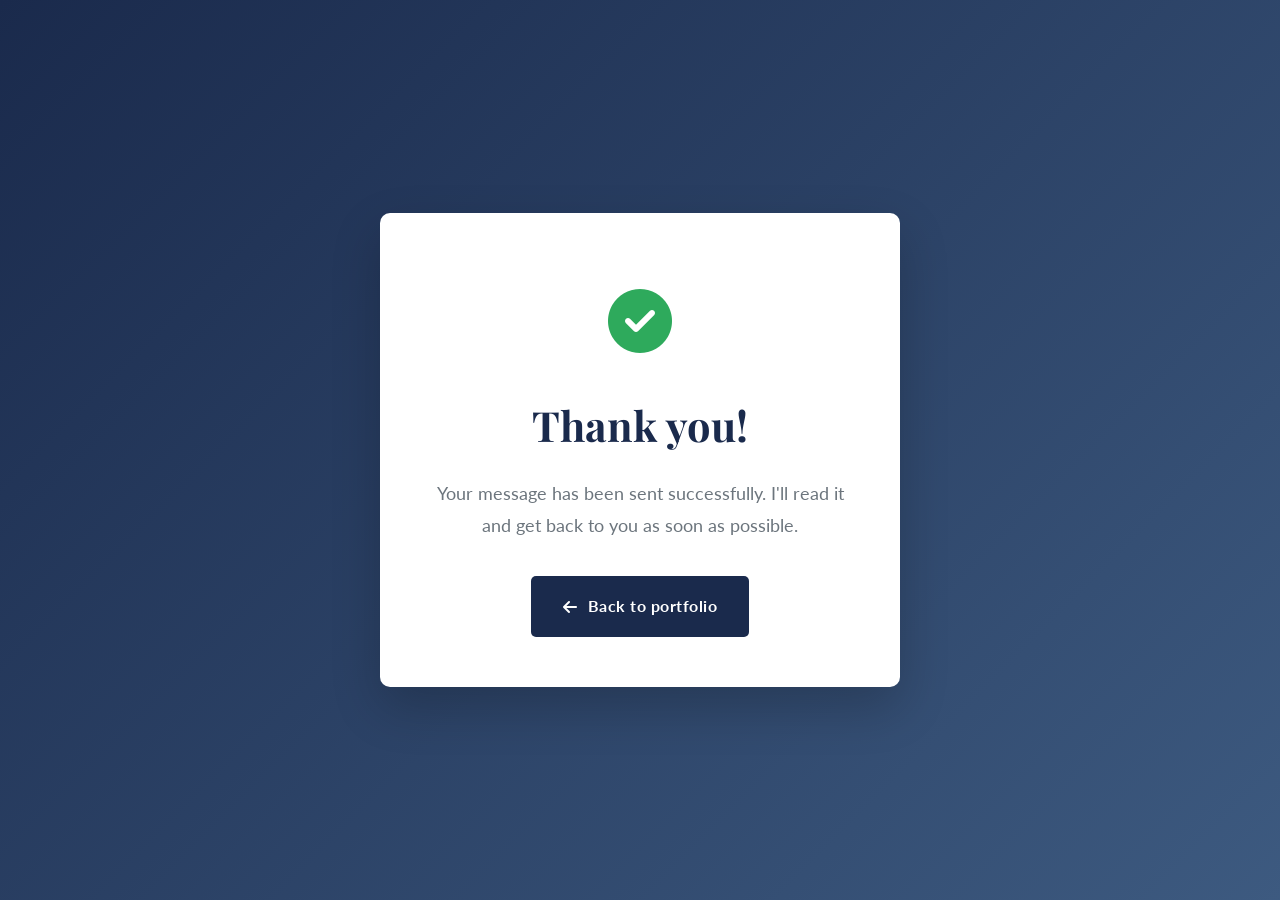
==== thanks.html @ e3fb7821 "Add bilingual thank-you page after contact form submit Co-Authored-By: Claude Opus 5.5 <noreply@anth" ====
<!DOCTYPE html>
<html lang="en">
<head>
    <meta charset="UTF-8">
    <meta name="viewport" content="width=device-width, initial-scale=1.0">
    <title>Thank you | Hoàng Văn Hiếu</title>
    <meta name="robots" content="noindex">
    <link rel="icon" type="image/png" href="favicon-32x32.png">
    <link rel="preconnect" href="https://fonts.googleapis.com">
    <link rel="preconnect" href="https://fonts.gstatic.com" crossorigin>
    <link href="https://fonts.googleapis.com/css2?family=Lato:wght@300;400;700&family=Playfair+Display:wght@500;700&display=swap&subset=vietnamese" rel="stylesheet">
    <link rel="stylesheet" href="https://cdnjs.cloudflare.com/ajax/libs/font-awesome/6.4.2/css/all.min.css">
    <link rel="stylesheet" href="assets/css/style.css">
</head>
<body class="thanks-page">

<main class="thanks-card">
    <div class="thanks-icon"><i class="fas fa-circle-check"></i></div>
    <h1 data-i18n="thanks.title">Thank you!</h1>
    <p data-i18n="thanks.text">Your message has been sent successfully. I'll read it and get back to you as soon as possible.</p>
    <a href="index.html" class="btn thanks-btn">
        <i class="fas fa-arrow-left"></i>
        <span data-i18n="thanks.back">Back to portfolio</span>
    </a>
</main>

<script>
    // Use the language the visitor chose on the portfolio page.
    const VI = {
        'thanks.title': 'Cảm ơn bạn!',
        'thanks.text': 'Tin nhắn của bạn đã được gửi thành công. Tôi sẽ đọc và phản hồi sớm nhất có thể.',
        'thanks.back': 'Quay lại trang portfolio'
    };
    let lang = 'en';
    try { lang = localStorage.getItem('lang') || 'en'; } catch (e) { /* ignore */ }
    if (lang === 'vi') {
        document.documentElement.lang = 'vi';
        document.title = 'Cảm ơn | Hoàng Văn Hiếu';
        document.querySelectorAll('[data-i18n]').forEach(el => {
            if (VI[el.dataset.i18n]) el.textContent = VI[el.dataset.i18n];
        });
    }
</script>
</body>
</html>
---- assets/css/style.css ----
/* --- 1. Variables (Modern Tech Palette) --- */
:root {
    /* This template uses a professional "Modern Tech" color scheme. */
    --primary-color: #1A2A4C;   /* Midnight Blue */
    --secondary-color: #3D5A80; /* Slate Blue */
    --accent-color: #29B6F6;    /* Vivid Sky Blue */

    /* --- Shared Variables (These usually don't need to change) --- */
    --light-bg-color: #F8F9FA;
    --white-color: #ffffff;
    --dark-text-color: #343A40;
    --light-text-color: #6c757d;
    --card-bg-color: #ffffff;
    
    /* Fonts */
    --font-heading: 'Playfair Display', serif;
    --font-body: 'Lato', sans-serif;
}

/* --- 2. Base & Reset Styles --- */
* {
    margin: 0;
    padding: 0;
    box-sizing: border-box;
}

html {
    scroll-behavior: smooth;
}

body {
    font-family: var(--font-body);
    font-weight: 400;
    line-height: 1.8;
    background-color: var(--light-bg-color);
    color: var(--dark-text-color);
}

.container {
    width: 90%;
    max-width: 1100px;
    margin: 0 auto;
    padding: 0 20px;
}

a {
    text-decoration: none;
    color: var(--accent-color);
    transition: all 0.3s ease-in-out;
}

a:hover {
    opacity: 0.8;
}

img {
    max-width: 100%;
    height: auto;
}

/* --- 3. Header --- */
header {
    background: var(--primary-color);
    color: var(--white-color);
    padding: 70px 0;
    text-align: center;
}

header h1 {
    font-family: var(--font-heading);
    font-size: 4rem;
    font-weight: 700;
    margin-bottom: 15px;
    letter-spacing: 1px;
}

header p {
    font-size: 1.3rem;
    font-weight: 300;
    opacity: 0.9;
    margin-bottom: 35px;
}

/* --- 3.5 Social Icons --- */
.social-links a {
    color: var(--white-color);
    font-size: 1.6rem;
    margin: 0 15px;
    transition: transform 0.3s ease, color 0.3s ease;
    display: inline-block;
}

.social-links a:hover {
    color: var(--accent-color);
    transform: translateY(-3px);
}

/* --- 4. Navigation --- */
nav {
    background-color: rgba(26, 42, 76, 0.95); /* Adjusted for new primary color */
    backdrop-filter: blur(5px);
    position: sticky;
    top: 0;
    z-index: 1000;
    border-bottom: 1px solid var(--secondary-color);
}

nav ul {
    display: flex;
    justify-content: center;
    list-style: none;
    padding: 10px 0;
}

nav ul li a {
    display: inline-block;
    color: var(--white-color);
    font-weight: 400;
    padding: 15px 25px;
    font-size: 1rem;
    letter-spacing: 0.5px;
    position: relative;
}

nav ul li a::after {
    content: '';
    position: absolute;
    bottom: 10px;
    left: 50%;
    transform: translateX(-50%);
    width: 0;
    height: 2px;
    background-color: var(--accent-color);
    transition: width 0.4s ease;
}

nav ul li a:hover::after {
    width: 50%;
}

/* --- 5. Sections --- */
.section {
    padding: 100px 0;
}

.section h2 {
    text-align: center;
    font-family: var(--font-heading);
    font-size: 3rem;
    font-weight: 700;
    margin-bottom: 70px;
    position: relative;
    color: var(--primary-color);
}

.section h2::after {
    content: '';
    position: absolute;
    bottom: -20px;
    left: 50%;
    transform: translateX(-50%);
    width: 70px;
    height: 3px;
    background: var(--accent-color);
}

/* --- 5.1 About Section --- */
.about-content {
    display: flex;
    align-items: center;
    gap: 60px;
    max-width: 960px;
    margin: 0 auto;
    text-align: left;
}

.profile-photo {
    width: 280px;
    height: 280px;
    border-radius: 50%;
    object-fit: cover;
    border: 7px solid var(--white-color);
    box-shadow: 0 10px 30px rgba(0, 0, 0, 0.1);
}

.about-text {
    flex: 1;
}

.about-text p {
    font-size: 1.1rem;
    margin-bottom: 15px;
    line-height: 1.9;
}

/* --- 5.5 Project Cards --- */
.projects-grid {
    display: grid;
    grid-template-columns: repeat(auto-fit, minmax(340px, 1fr));
    gap: 40px;
}

.project-card {
    background: var(--card-bg-color);
    border-radius: 5px;
    overflow: hidden;
    box-shadow: 0 8px 25px rgba(0, 0, 0, 0.05);
    transition: transform 0.4s ease, box-shadow 0.4s ease;
    display: flex;
    flex-direction: column;
}

.project-card:hover {
    transform: translateY(-12px);
    box-shadow: 0 20px 40px rgba(0, 0, 0, 0.1);
}

.project-card img {
    width: 100%;
    height: 220px;
    object-fit: cover;
}

.project-card-content {
    padding: 30px;
    flex-grow: 1;
    display: flex;
    flex-direction: column;
}

.project-card-content h3 {
    font-family: var(--font-heading);
    font-size: 1.8rem;
    margin-bottom: 15px;
    color: var(--primary-color);
}

.project-card-content p {
    color: var(--light-text-color);
    margin-bottom: 30px;
    flex-grow: 1;
}

.project-buttons {
    display: flex;
    gap: 15px;
    margin-top: auto;
}

.btn {
    display: inline-block;
    background: var(--primary-color);
    color: var(--white-color);
    padding: 12px 20px;
    border-radius: 5px;
    font-weight: 700;
    text-align: center;
    transition: all 0.3s ease;
    flex: 1;
    letter-spacing: 0.5px;
    border: 2px solid transparent;
}

.btn:hover {
    background: var(--accent-color);
    color: var(--white-color);
    transform: translateY(-2px);
}

.btn-secondary {
    background: transparent;
    color: var(--primary-color);
    border: 2px solid var(--primary-color);
}

.btn-secondary:hover {
    background: var(--primary-color);
    color: var(--white-color);
}


/* --- 6. Tabular Skills Section --- */
#skills .container {
    max-width: 1100px;
}

.skills-table {
    display: grid;
    grid-template-columns: repeat(3, 1fr);
    gap: 20px;
    margin-top: 50px;
    background-color: var(--card-bg-color);
    padding: 40px;
    border-radius: 8px;
    box-shadow: 0 10px 40px rgba(0, 0, 0, 0.07);
}

.skill-column {
    padding: 0 20px;
}

.skill-column:not(:last-child) {
    border-right: 1px solid #e9ecef;
}

.skill-header {
    display: flex;
    align-items: center;
    margin-bottom: 25px;
}

.skill-header i {
    font-size: 2rem;
    color: var(--accent-color);
    margin-right: 15px;
    width: 40px;
}

.skill-header h3 {
    font-family: var(--font-heading);
    font-size: 1.7rem;
    color: var(--primary-color);
}

.skill-list {
    list-style: none;
    padding-left: 0;
}

.skill-list li {
    padding: 12px 0;
    font-size: 1.05rem;
    color: var(--dark-text-color);
    border-bottom: 1px solid #f1f3f5;
    position: relative;
    padding-left: 25px;
}

.skill-list li::before {
    content: '›';
    position: absolute;
    left: 0;
    top: 12px;
    color: var(--accent-color);
    font-weight: 700;
    font-size: 1.2rem;
}

.skill-list li:last-child {
    border-bottom: none;
}

/* --- 7. Contact Form --- */
#contact .container {
    max-width: 800px;
}

.contact-form {
    max-width: 700px;
    margin: 0 auto;
    background: var(--card-bg-color);
    padding: 40px;
    border-radius: 8px;
    box-shadow: 0 10px 40px rgba(0, 0, 0, 0.07);
}

.form-group {
    margin-bottom: 25px;
}

.contact-form label {
    display: block;
    margin-bottom: 8px;
    font-weight: 500;
    font-size: 1rem;
    color: var(--dark-text-color);
}

.contact-form input,
.contact-form textarea {
    width: 100%;
    padding: 15px;
    border: 1px solid #ccc;
    border-radius: 5px;
    font-family: var(--font-body);
    font-size: 1rem;
    transition: border-color 0.3s ease, box-shadow 0.3s ease;
}

.contact-form input:focus,
.contact-form textarea:focus {
    outline: none;
    border-color: var(--accent-color);
    box-shadow: 0 0 0 3px rgba(41, 182, 246, 0.25); /* Adjusted for new accent color */
}

.contact-form button.btn {
    width: 100%;
    padding: 15px;
    font-size: 1.1rem;
    font-weight: 700;
    letter-spacing: 0.5px;
    border: none;
    cursor: pointer;
}

/* --- 8. Footer --- */
footer {
    background: var(--primary-color);
    color: var(--white-color);
    text-align: center;
    padding: 40px 0;
    margin-top: 80px;
}

footer p {
    opacity: 0.7;
}

/* --- 9. Responsive Design --- */
@media (max-width: 992px) {
    .skills-table {
        grid-template-columns: 1fr 1fr;
    }
    .skill-column:nth-child(2) {
        border-right: none;
    }
}

@media (max-width: 768px) {
    header {
        padding: 50px 0;
    }

    header h1 {
        font-size: 2.3rem;
        line-height: 1.3;
    }

    header p {
        font-size: 1.1rem;
    }

    .nav-inner {
        width: 100%;
        padding: 0 8px;
        gap: 4px;
    }

    nav ul li a {
        padding: 10px 7px;
        font-size: 0.9rem;
    }

    .lang-switch button {
        padding: 5px 10px;
        font-size: 0.8rem;
    }
    
    .about-content {
        flex-direction: column;
        text-align: center;
    }

    #projects .container {
        padding: 0 5px; 
    }

    .projects-grid {
        grid-template-columns: 1fr;
    }

    .section {
        padding: 70px 0;
    }

    .section h2 {
        font-size: 2.3rem;
    }

    .skills-table {
        grid-template-columns: 1fr;
        padding: 20px;
        gap: 40px;
    }

    .skill-column:not(:last-child) {
        border-right: none;
        border-bottom: 1px solid #e9ecef;
        padding-bottom: 30px;
    }
}

/* --- 10. Language switch --- */
.nav-inner {
    display: flex;
    align-items: center;
    justify-content: space-between;
    gap: 10px;
}

.lang-switch {
    display: flex;
    border: 1px solid rgba(255, 255, 255, 0.4);
    border-radius: 20px;
    overflow: hidden;
    flex-shrink: 0;
}

.lang-switch button {
    background: transparent;
    color: var(--white-color);
    border: none;
    padding: 6px 14px;
    font-family: var(--font-body);
    font-size: 0.9rem;
    font-weight: 700;
    letter-spacing: 1px;
    cursor: pointer;
    transition: background 0.2s ease;
}

.lang-switch button:hover {
    background: rgba(255, 255, 255, 0.12);
}

.lang-switch button[aria-pressed="true"] {
    background: var(--accent-color);
    color: var(--primary-color);
}

/* --- 11. Profile initials, project tags and thumbnails --- */
.profile-initials {
    flex-shrink: 0;
    display: flex;
    align-items: center;
    justify-content: center;
    background: linear-gradient(135deg, var(--primary-color), var(--secondary-color));
    color: var(--white-color);
    font-family: var(--font-heading);
    font-size: 4.5rem;
    letter-spacing: 3px;
}

.project-card img.img-top {
    object-position: top;
}

.project-thumb {
    height: 220px;
    display: flex;
    align-items: center;
    justify-content: center;
    font-size: 4.5rem;
    color: rgba(255, 255, 255, 0.9);
}

.thumb-ml  { background: linear-gradient(135deg, #3D5A80, #29B6F6); }
.thumb-sql { background: linear-gradient(135deg, #1A2A4C, #4285F4); }
.thumb-py  { background: linear-gradient(135deg, #2E5E4E, #4ECDC4); }

.project-card-content h3 {
    font-size: 1.6rem;
    line-height: 1.3;
}

.project-card-content p {
    margin-bottom: 20px;
}

.tags {
    list-style: none;
    display: flex;
    flex-wrap: wrap;
    gap: 8px;
    margin-bottom: 25px;
}

.tags li {
    background: #e8f4fb;
    color: var(--secondary-color);
    font-size: 0.85rem;
    font-weight: 700;
    padding: 3px 12px;
    border-radius: 12px;
}

@media (max-width: 768px) {
    .profile-photo {
        width: 200px;
        height: 200px;
    }
    .profile-initials {
        font-size: 3.2rem;
    }
}

/* --- 12. Thank-you page --- */
.thanks-page {
    min-height: 100vh;
    display: flex;
    align-items: center;
    justify-content: center;
    padding: 20px;
    background: linear-gradient(135deg, var(--primary-color), var(--secondary-color));
}

.thanks-card {
    background: var(--white-color);
    max-width: 520px;
    width: 100%;
    padding: 50px 40px;
    border-radius: 10px;
    text-align: center;
    box-shadow: 0 20px 50px rgba(0, 0, 0, 0.2);
}

.thanks-icon {
    font-size: 4rem;
    color: #2eaa5c;
    margin-bottom: 10px;
}

.thanks-card h1 {
    font-family: var(--font-heading);
    font-size: 2.6rem;
    color: var(--primary-color);
    margin-bottom: 15px;
}

.thanks-card p {
    color: var(--light-text-color);
    font-size: 1.1rem;
    margin-bottom: 35px;
}

.thanks-btn {
    display: inline-flex;
    align-items: center;
    gap: 10px;
    padding: 14px 30px;
}
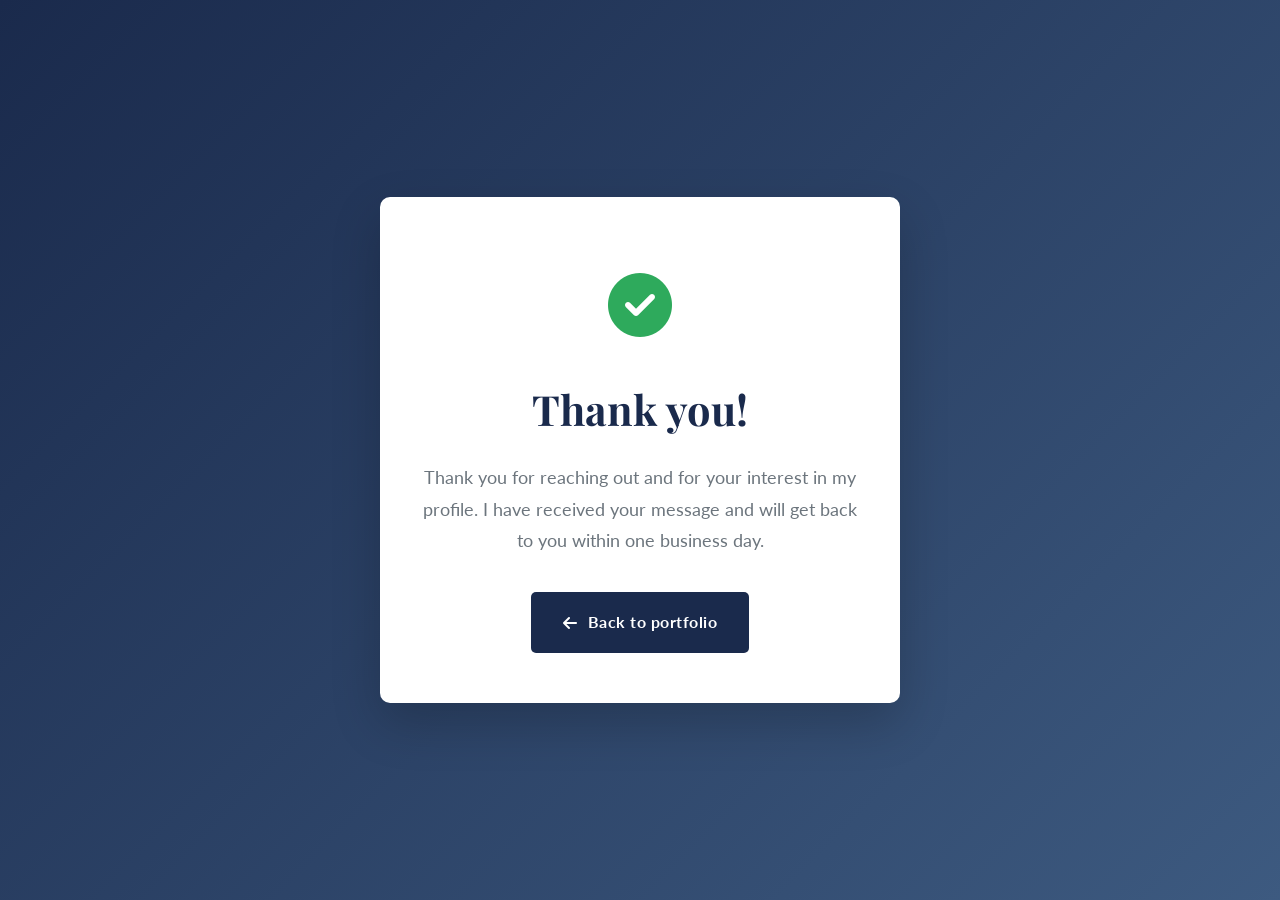
==== commit 9a8d3952: "Recruiter-friendly wording on thank-you page Co-Authored-By: Claude Opus 5.5 <noreply@anthropic.com>" ====
--- a/thanks.html
+++ b/thanks.html
@@ -17,7 +17,7 @@
 <main class="thanks-card">
     <div class="thanks-icon"><i class="fas fa-circle-check"></i></div>
     <h1 data-i18n="thanks.title">Thank you!</h1>
-    <p data-i18n="thanks.text">Your message has been sent successfully. I'll read it and get back to you as soon as possible.</p>
+    <p data-i18n="thanks.text">Thank you for reaching out and for your interest in my profile. I have received your message and will get back to you within one business day.</p>
     <a href="index.html" class="btn thanks-btn">
         <i class="fas fa-arrow-left"></i>
         <span data-i18n="thanks.back">Back to portfolio</span>
@@ -27,8 +27,8 @@
 <script>
     // Use the language the visitor chose on the portfolio page.
     const VI = {
-        'thanks.title': 'Cảm ơn bạn!',
-        'thanks.text': 'Tin nhắn của bạn đã được gửi thành công. Tôi sẽ đọc và phản hồi sớm nhất có thể.',
+        'thanks.title': 'Cảm ơn anh/chị!',
+        'thanks.text': 'Cảm ơn anh/chị đã liên hệ và quan tâm đến hồ sơ của tôi. Tôi đã nhận được tin nhắn và sẽ phản hồi trong vòng 1 ngày làm việc.',
         'thanks.back': 'Quay lại trang portfolio'
     };
     let lang = 'en';
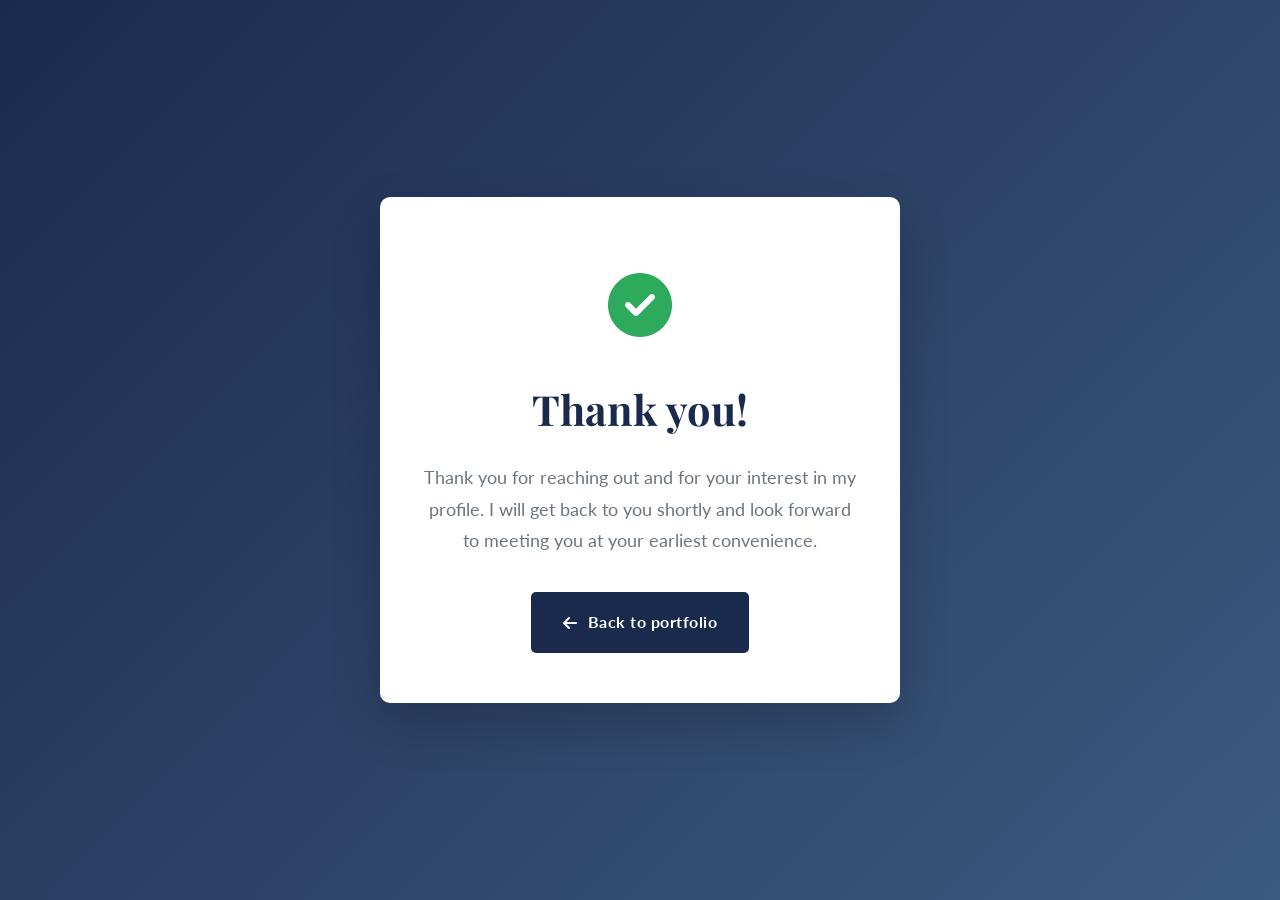
==== commit eba20610: "Update thank-you message wording Co-Authored-By: Claude Opus 5.5 <noreply@anthropic.com> Claude-Sess" ====
--- a/thanks.html
+++ b/thanks.html
@@ -17,7 +17,7 @@
 <main class="thanks-card">
     <div class="thanks-icon"><i class="fas fa-circle-check"></i></div>
     <h1 data-i18n="thanks.title">Thank you!</h1>
-    <p data-i18n="thanks.text">Thank you for reaching out and for your interest in my profile. I have received your message and will get back to you within one business day.</p>
+    <p data-i18n="thanks.text">Thank you for reaching out and for your interest in my profile. I will get back to you shortly and look forward to meeting you at your earliest convenience.</p>
     <a href="index.html" class="btn thanks-btn">
         <i class="fas fa-arrow-left"></i>
         <span data-i18n="thanks.back">Back to portfolio</span>
@@ -28,7 +28,7 @@
     // Use the language the visitor chose on the portfolio page.
     const VI = {
         'thanks.title': 'Cảm ơn anh/chị!',
-        'thanks.text': 'Cảm ơn anh/chị đã liên hệ và quan tâm đến hồ sơ của tôi. Tôi đã nhận được tin nhắn và sẽ phản hồi trong vòng 1 ngày làm việc.',
+        'thanks.text': 'Cảm ơn anh/chị đã liên hệ và quan tâm đến hồ sơ của tôi. Tôi sẽ phản hồi sớm và rất mong được gặp anh/chị trong thời gian gần nhất.',
         'thanks.back': 'Quay lại trang portfolio'
     };
     let lang = 'en';
